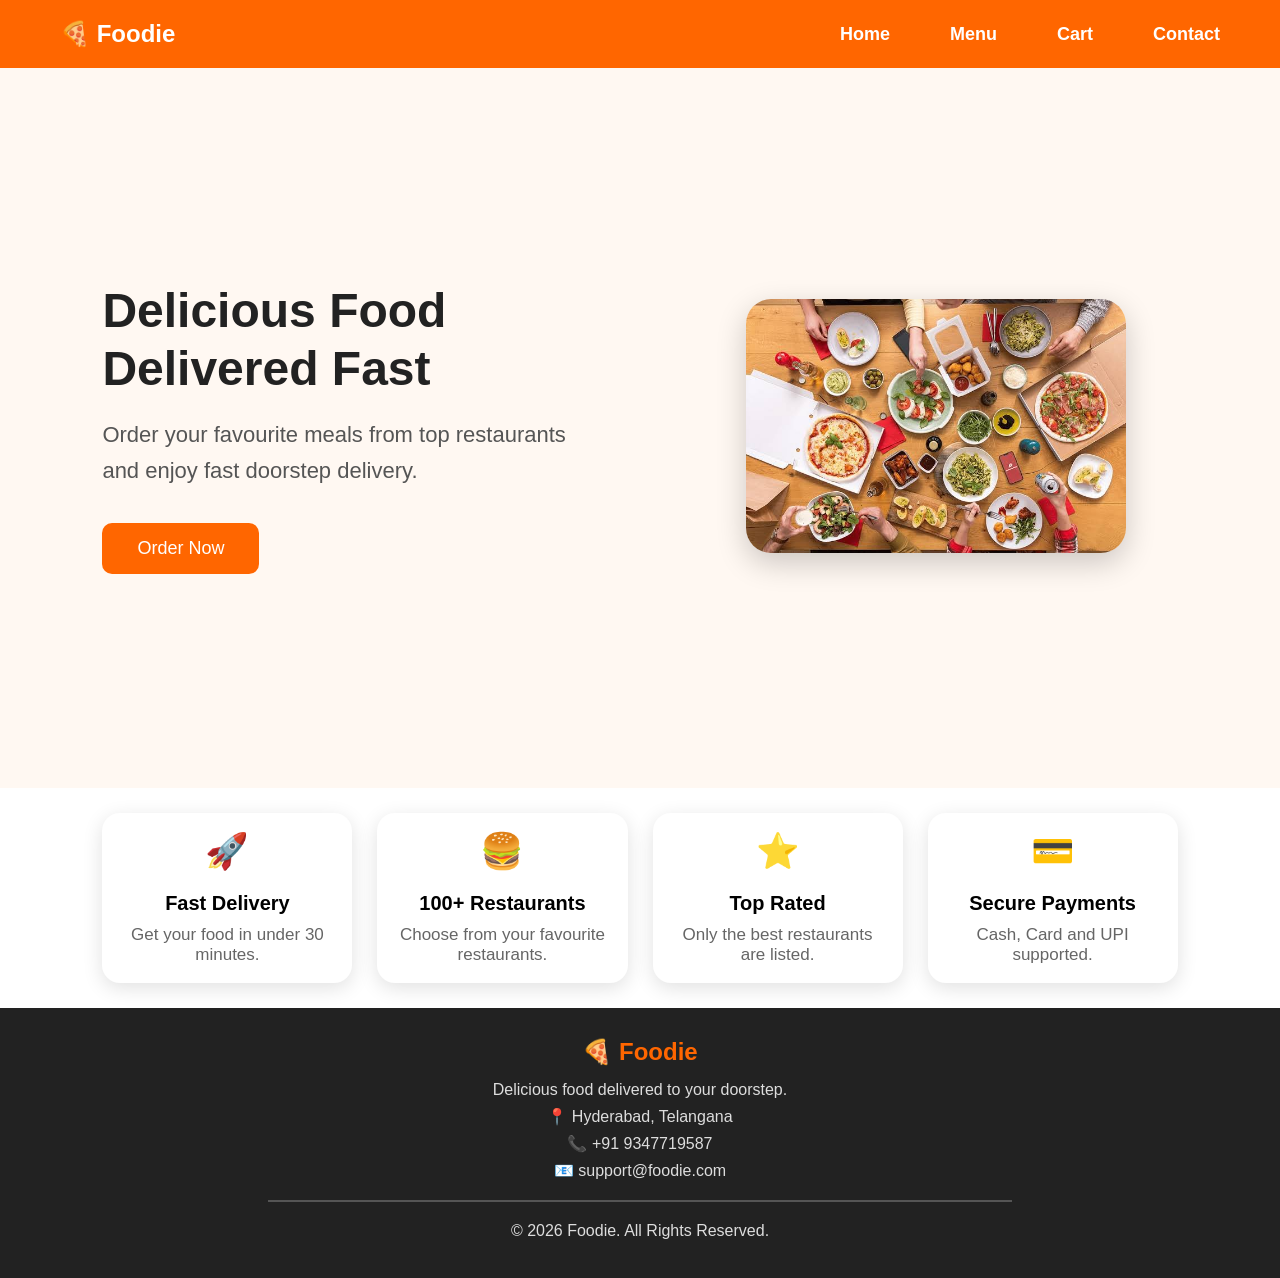
==== index.html @ 2563bcb0 "Intial commit" ====
<!DOCTYPE html>
<html lang="en">
<head>
    <meta charset="UTF-8">
    <meta name="viewport" content="width=device-width, initial-scale=1.0">
    <title>Foodie</title>

    <link rel="stylesheet" href="./css/style.css">
    <script src="./js/script.js" defer></script>
</head>

<body>

<nav>
    <h2>🍕 Foodie</h2>

    <ul>
        <li><a href="index.html">Home</a></li>
        <li><a href="menu.html">Menu</a></li>
        <li><a href="cart.html">Cart</a></li>
        <li><a href="contact.html">Contact</a></li>
    </ul>
</nav>

<section class="hero">

    <div class="hero-left">

        <h1>Delicious Food Delivered Fast</h1>

        <p>
            Order your favourite meals from top restaurants and
            enjoy fast doorstep delivery.
        </p>

        <a href="menu.html">
            <button class="btn">Order Now</button>
        </a>

        

    </div>

    <div class="hero-right">

        <img src="./images/hero.png" alt="Food">

    </div>

</section>

<section class="features">

    <div class="feature-card">
        🚀
        <h3>Fast Delivery</h3>
        <p>Get your food in under 30 minutes.</p>
    </div>

    <div class="feature-card">
        🍔
        <h3>100+ Restaurants</h3>
        <p>Choose from your favourite restaurants.</p>
    </div>

    <div class="feature-card">
        ⭐
        <h3>Top Rated</h3>
        <p>Only the best restaurants are listed.</p>
    </div>

    <div class="feature-card">
        💳
        <h3>Secure Payments</h3>
        <p>Cash, Card and UPI supported.</p>
    </div>

</section>

</body>

</body>
<footer class="footer">

    <div class="footer-content">

        <h2>🍕 Foodie</h2>

        <p>Delicious food delivered to your doorstep.</p>

        <p>📍 Hyderabad, Telangana</p>

        <p>📞 +91 9347719587</p>

        <p>📧 support@foodie.com</p>

        <hr>

        <p>© 2026 Foodie. All Rights Reserved.</p>

    </div>

</footer>
 

</html>
---- css/style.css ----
/* Reset */
*{
    margin:0;
    padding:0;
    box-sizing:border-box;
}

body{
    font-family:Arial, Helvetica, sans-serif;
    background:#f4f4f4;
}

/* Navigation */

nav{
    background:#ff6600;
    color:white;
    display:flex;
    justify-content:space-between;
    align-items:center;
    padding:20px 60px;
}

nav h2{
    color:white;
}
nav ul {
    display: flex;
    list-style: none;
    gap: 30px;
}

nav ul li a {
    text-decoration: none;
    color: white;
    font-size: 22px;
    font-weight: bold;
}

nav ul li a:hover {
    color: yellow;
}

nav ul li{
    margin-left:30px;
}

nav ul li a{
    color:white;
    text-decoration:none;
    font-size:18px;
    font-weight:bold;
}

nav ul li a:hover{
    color:yellow;
}

/* Hero */

.hero{
    display:flex;
    justify-content:space-between;
    align-items:center;
    padding:80px;
    min-height:6cm;
    background:#fff8f2;
}

.hero-text{
    flex:1;
    padding-right:50px;
}

.hero-text h1{
    font-size:70px;
    line-height:1.1;
    margin-bottom:25px;
    max-width:700px;
}

.hero-text p{
    font-size:24px;
    color:#555;
    line-height:1.6;
    margin-bottom:35px;
    max-width:600px;
}

.hero-image{
    flex:1;
    text-align:center;
}

.hero-image img{
    width:100%;
    max-width:550px;
    border-radius:20px;
}

/* Menu */

.menu{
    padding:50px;
    text-align:center;
}

.menu h1{
    margin-bottom:40px;
    font-size:40px;
}

/* Food Cards */

.menu-container{
    display:grid;
    grid-template-columns:repeat(auto-fit,minmax(250px,1fr));
    gap:30px;
}

.food-card{
    background:white;
    padding:25px;
    border-radius:12px;
    box-shadow:0 5px 15px rgba(0,0,0,0.2);
    transition:0.3s;
}

.food-card:hover{
    transform:translateY(-10px);
    box-shadow:0 15px 35px rgba(0,0,0,0.2);
}

.food-card h2{
    margin-bottom:15px;
}

.food-card p{
    margin-bottom:15px;
    color:#666;
}

.food-card h3{
    color:#ff6600;
    margin-bottom:20px;
}

.food-card button{
    background:#ff6600;
    color:white;
    border:none;
    padding:12px 25px;
    border-radius:8px;
    cursor:pointer;
}

.food-card button:hover{
    background:#e65c00;
}

/* Checkout */

.checkout{
    width:50%;
    margin:40px auto;
    background:white;
    padding:30px;
    border-radius:10px;
    box-shadow:0 0 10px rgba(0,0,0,0.2);
}

.checkout h1{
    text-align:center;
    margin-bottom:20px;
}

.checkout input,
.checkout textarea,
.checkout select{

    width:100%;
    padding:12px;
    margin:12px 0;
    border:1px solid #ccc;
    border-radius:5px;
    font-size:16px;
}

.checkout button{

    width:100%;
    padding:15px;
    background:#ff6600;
    color:white;
    border:none;
    border-radius:5px;
    font-size:18px;
    cursor:pointer;
}

.checkout button:hover{
    background:#e65c00;
}

/* Success Page */

.success{
    width:60%;
    margin:100px auto;
    text-align:center;
    background:white;
    padding:40px;
    border-radius:12px;
    box-shadow:0 0 15px rgba(0,0,0,0.2);
}

.success h1{
    color:green;
    margin-bottom:20px;
}

.success p{
    font-size:20px;
    margin-bottom:20px;
}

.success h2{
    color:#ff6600;
    margin-bottom:30px;
}

.success button{
    padding:15px 30px;
    border:none;
    background:#ff6600;
    color:white;
    font-size:18px;
    border-radius:8px;
    cursor:pointer;
}

.success button:hover{
    background:#e65c00;
}

.food-image{
    width:100%;
    height:200px;
    object-fit:cover;
    border-radius:10px;
    margin-bottom:15px;
}

/* ================= HOME PAGE ================= */

.hero{
    display:flex;
    justify-content:space-between;
    align-items:center;
    padding:40px 8%;
    background:#fff8f2;
    min-height:80vh;
}

.hero-left{
    width:45%;
}

.hero-left h1{
    font-size:48px;
    line-height:1.2;
    color:#222;
    margin-bottom:20px;
}

.hero-left p{
    font-size:22px;
    color:#555;
    line-height:1.6;
    margin-bottom:35px;
}

.hero-right{
    width:45%;
    text-align:center;
}

.hero-right img{
    width:100%;
    max-width:380px;
    border-radius:25px;
    box-shadow:0 10px 30px rgba(0,0,0,0.2);
}

.btn,
.btn2{
    padding:15px 35px;
    border:none;
    border-radius:10px;
    font-size:18px;
    cursor:pointer;
    margin-right:15px;
    transition:.3s;
}

.btn{
    background:#ff6600;
    color:white;
}

.btn:hover{
    background:#e65c00;
}

.btn2{
    background:white;
    color:#ff6600;
    border:2px solid #ff6600;
}

.btn2:hover{
    background:#ff6600;
    color:white;
}

/* ================= FEATURES ================= */

.features{
    display:grid;
    grid-template-columns:repeat(4,1fr);
    gap:25px;
    padding:25px 8%;
    background:#ffffff;
}

.feature-card{
    background:#fff;
    border-radius:18px;
    text-align:center;
    padding:18px;
    box-shadow:0 5px 20px rgba(0,0,0,.12);
    transition:.3s;
    font-size:35px;
}

.feature-card:hover{
    transform:translateY(-8px);
}

.feature-card h3{
    font-size:20px;
    margin:20px 0 10px;
}

.feature-card p{
    color:#666;
    font-size:17px;
}
/* Footer */

.footer{
    background:#222;
    color:white;
    text-align:center;
    padding:30px 20px;
}

.footer h2{
    color:#ff6600;
    margin-bottom:15px;
}

.footer p{
    margin:8px 0;
    color:#ddd;
}

.footer hr{
    margin:20px auto;
    width:60%;
    border:0.5px solid #555;
}
/* Contact Page */

.contact{
    display:flex;
    justify-content:center;
    align-items:center;
    min-height:85vh;
    background:#fff8f2;
    padding:40px;
}

.contact-card{
    background:#fff;
    width:650px;
    padding:40px;
    border-radius:20px;
    box-shadow:0 10px 30px rgba(0,0,0,0.15);
    text-align:center;
}

.contact-card h1{
    color:#ff6600;
    margin-bottom:20px;
    font-size:40px;
}

.contact-text{
    color:#555;
    font-size:18px;
    margin-bottom:30px;
    line-height:1.6;
}

.contact-details{
    text-align:left;
    margin-bottom:30px;
}

.contact-details p{
    font-size:18px;
    margin:15px 0;
}
/* ================= CONTACT PAGE ================= */

.contact{
    min-height:90vh;
    display:flex;
    justify-content:center;
    align-items:center;
    background:linear-gradient(135deg,#fff8f2,#ffe8d6);
    padding:60px 20px;
}

.contact-card{
    width:700px;
    background:#fff;
    padding:40px;
    border-radius:20px;
    box-shadow:0 10px 35px rgba(0,0,0,0.15);
    text-align:center;
}

.contact-card h1{
    color:#ff6600;
    font-size:42px;
    margin-bottom:15px;
}

.contact-subtitle{
    color:#666;
    font-size:18px;
    line-height:1.6;
    margin-bottom:30px;
}

.contact-info{
    text-align:left;
    margin-bottom:25px;
}

.contact-info p{
    font-size:18px;
    margin:15px 0;
}

.contact-card hr{
    margin:30px 0;
    border:1px solid #eee;
}

.contact-card h2{
    margin-bottom:20px;
    color:#333;
}

.contact-card form{
    display:flex;
    flex-direction:column;
}

.contact-card input,
.contact-card textarea{

    padding:15px;
    margin-bottom:20px;

    border:1px solid #ddd;
    border-radius:10px;

    font-size:16px;
    outline:none;

    transition:0.3s;
}

.contact-card input:focus,
.contact-card textarea:focus{

    border-color:#ff6600;

    box-shadow:0 0 10px rgba(255,102,0,.25);
}

.contact-card textarea{

    resize:none;
}

.contact-card button{

    width:220px;
    margin:auto;
}
/* ================= CART PAGE ================= */

.cart-page{

    max-width:1000px;

    margin:50px auto;

    padding:30px;
}

.cart-page h1{

    font-size:45px;

    margin-bottom:10px;
}

.cart-subtitle{

    color:#666;

    font-size:20px;

    margin-bottom:35px;
}

.cart-item{

    display:flex;

    justify-content:space-between;

    align-items:center;

    background:white;

    padding:20px;

    margin-bottom:20px;

    border-radius:15px;

    box-shadow:0 5px 20px rgba(0,0,0,.12);

    transition:.3s;
}

.cart-item:hover{

    transform:translateY(-5px);
}

.cart-item p{

    font-size:22px;

    font-weight:bold;
}

.cart-item button{

    background:#ff4444;

    color:white;

    border:none;

    padding:10px 18px;

    border-radius:8px;

    cursor:pointer;

    transition:.3s;
}

.cart-item button:hover{

    background:#cc0000;
}

.cart-summary{

    background:white;

    margin-top:40px;

    padding:30px;

    border-radius:15px;

    text-align:center;

    box-shadow:0 5px 20px rgba(0,0,0,.12);
}

#total{

    font-size:35px;

    color:#ff6600;

    margin-bottom:25px;
}

.checkout-btn{

    background:#ff6600;

    color:white;

    border:none;

    padding:16px 45px;

    font-size:20px;

    border-radius:10px;

    cursor:pointer;

    transition:.3s;
}

.checkout-btn:hover{

    background:#e65c00;

    transform:scale(1.05);
}
.cart-header{

    display:flex;

    align-items:center;

    gap:15px;

    margin-bottom:10px;
}

.cart-header h1{

    font-size:48px;

    margin:0;
}
/* ================= CART SUMMARY ================= */

.cart-summary{

    display:grid;

    grid-template-columns:1fr 1fr;

    gap:40px;

    background:white;

    padding:35px;

    margin-top:40px;

    border-radius:20px;

    box-shadow:0 8px 25px rgba(0,0,0,.12);
}

.coupon-section h3{

    font-size:28px;

    margin-bottom:10px;
}

.coupon-section p{

    color:#666;

    margin-bottom:20px;
}

.coupon-box{

    display:flex;

    gap:15px;
}

.coupon-box input{

    flex:1;

    padding:14px;

    border:1px solid #ddd;

    border-radius:10px;

    font-size:16px;
}

.coupon-box button{

    background:#ff6600;

    color:white;

    border:none;

    padding:14px 25px;

    border-radius:10px;

    cursor:pointer;

    font-size:16px;
}

.bill-row{

    display:flex;

    justify-content:space-between;

    margin:18px 0;

    font-size:20px;
}

.bill-total{

    display:flex;

    justify-content:space-between;

    margin-top:25px;

    font-size:32px;

    font-weight:bold;

    color:#ff6600;
}

.checkout-btn{

    grid-column:1/3;

    width:100%;

    padding:18px;

    margin-top:20px;

    background:#ff6600;

    color:white;

    border:none;

    border-radius:12px;

    font-size:22px;

    cursor:pointer;

    transition:.3s;
}

.checkout-btn:hover{

    background:#e65c00;

    transform:scale(1.02);
}
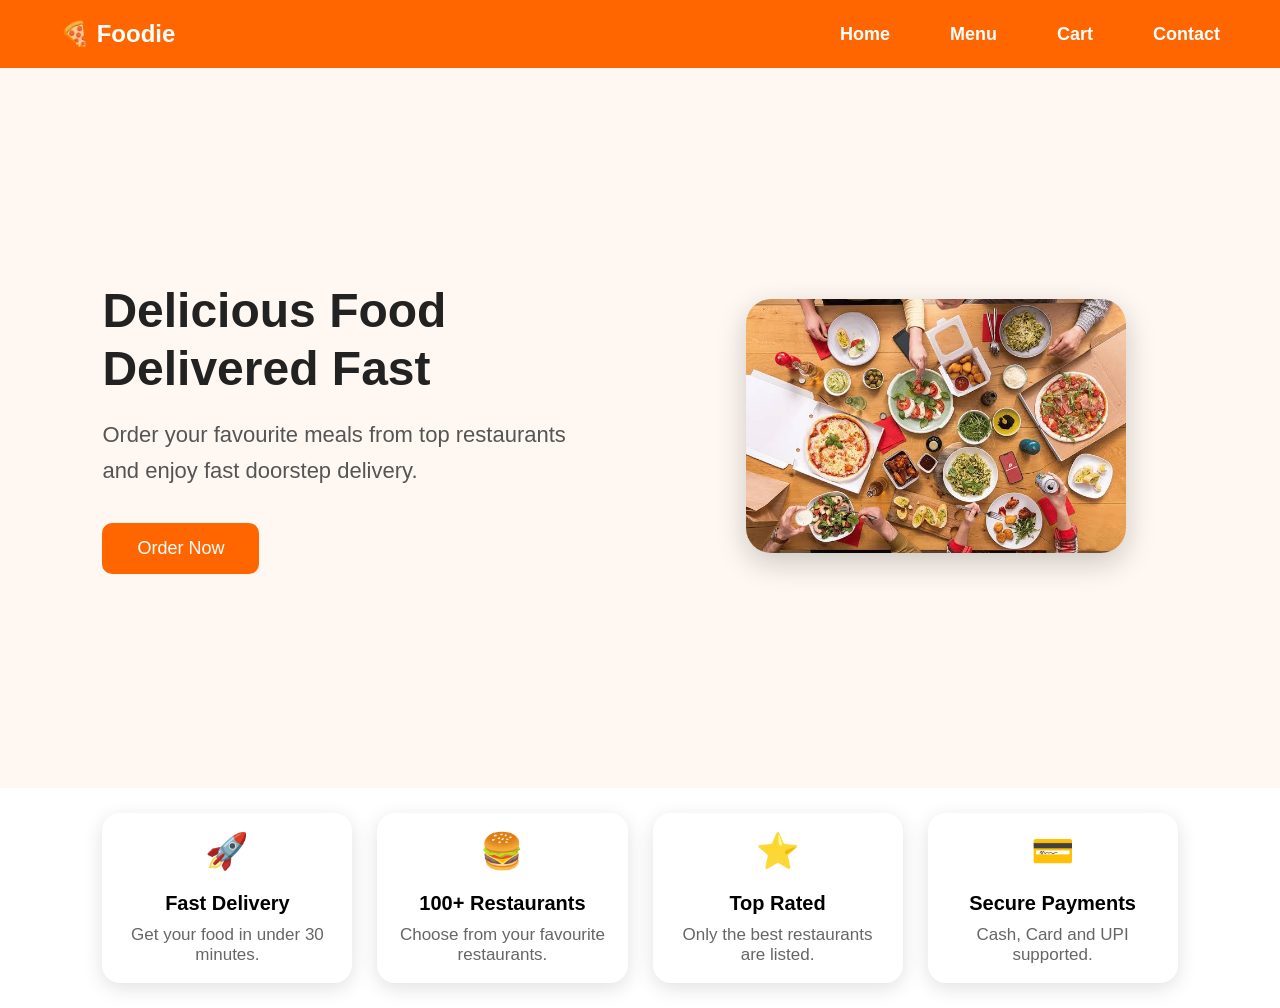
==== commit 0da5fff0: "Fix McDonalds add to cart" ====
--- a/index.html
+++ b/index.html
@@ -77,30 +77,8 @@
 
 </section>
 
+</bod
+
 </body>
 
-</body>
-<footer class="footer">
-
-    <div class="footer-content">
-
-        <h2>🍕 Foodie</h2>
-
-        <p>Delicious food delivered to your doorstep.</p>
-
-        <p>📍 Hyderabad, Telangana</p>
-
-        <p>📞 +91 9347719587</p>
-
-        <p>📧 support@foodie.com</p>
-
-        <hr>
-
-        <p>© 2026 Foodie. All Rights Reserved.</p>
-
-    </div>
-
-</footer>
- 
-
 </html>
